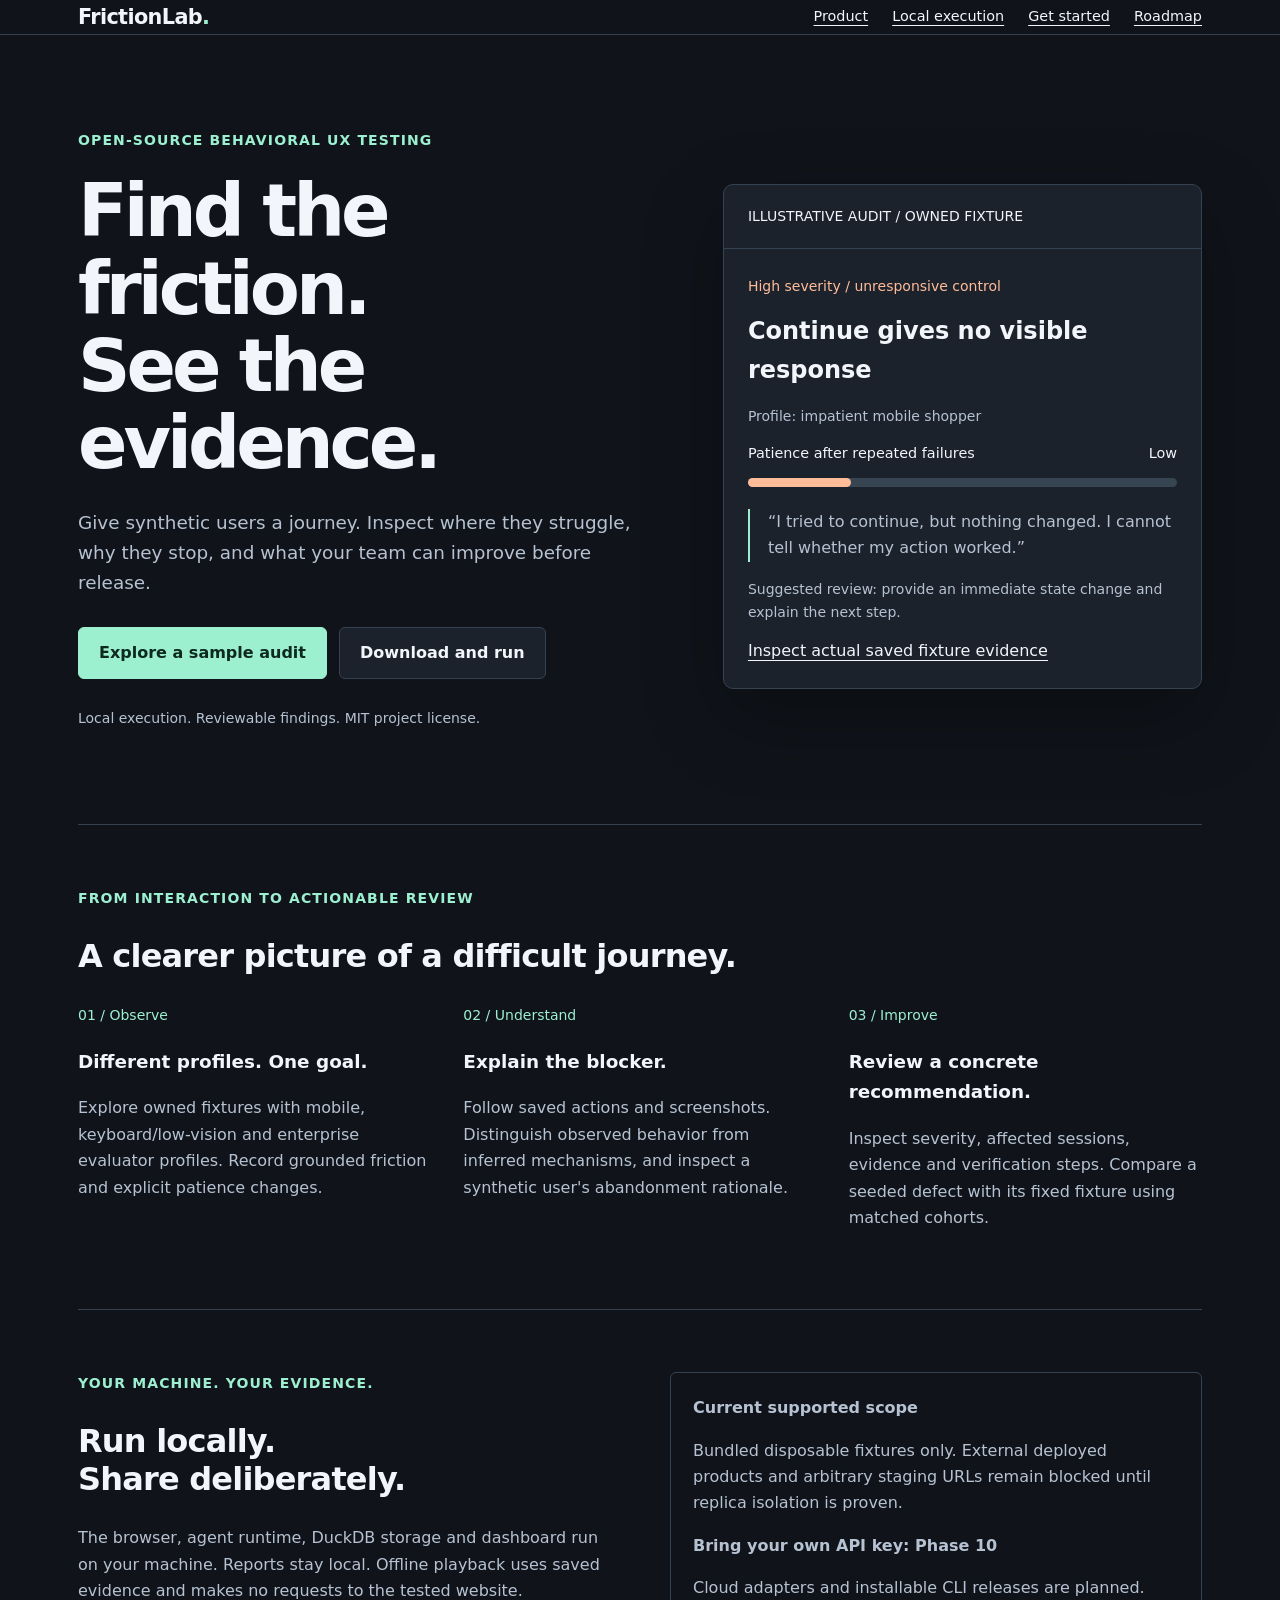
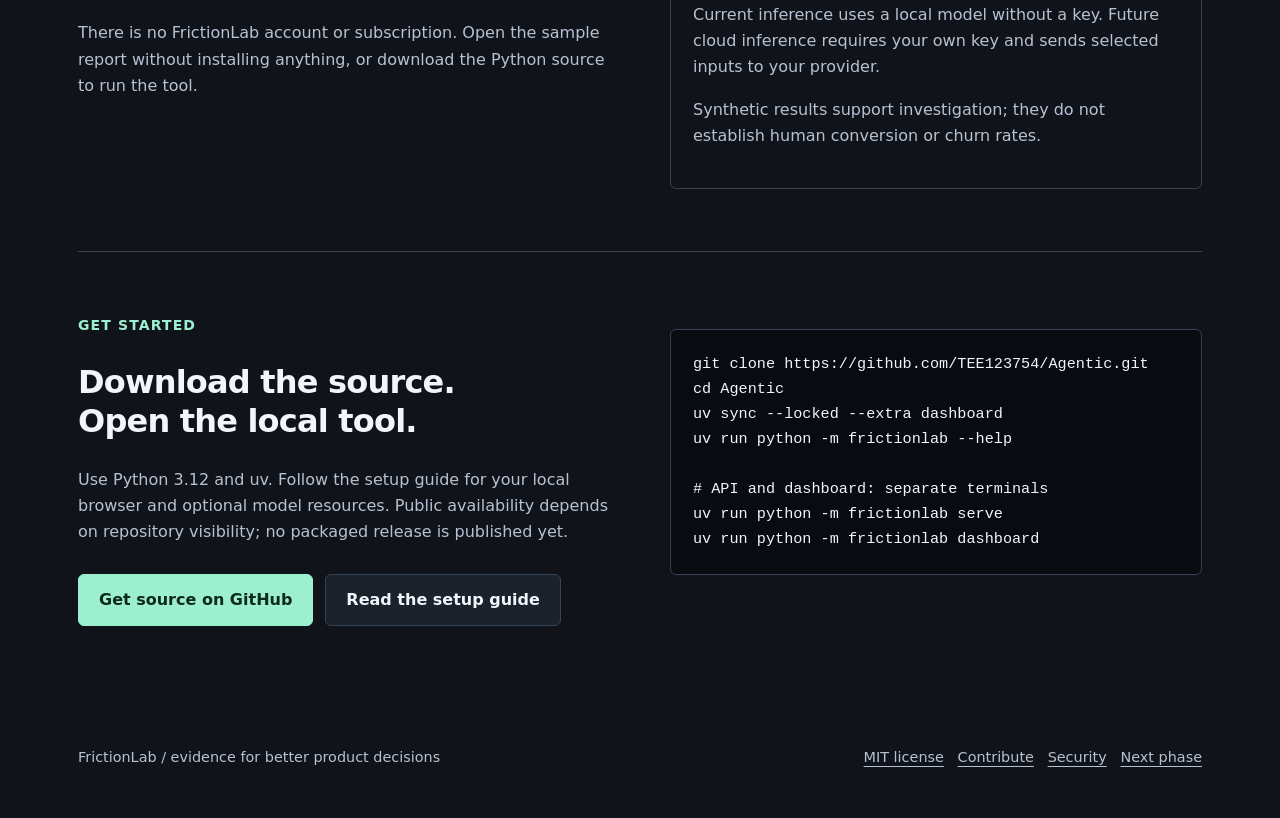
==== site/index.html @ 5d9980fd "Add offline audit sharing and open-source local product roadmap" ====
<!doctype html>
<html lang="en"><head><meta charset="utf-8"><meta name="viewport" content="width=device-width,initial-scale=1"><meta name="description" content="FrictionLab: open-source synthetic UX audits with local execution and evidence you can review."><title>FrictionLab | Find friction before release</title>
<style>
:root{color-scheme:dark;--bg:#10141a;--panel:#1b222c;--ink:#f2f5fa;--muted:#b6c2d2;--line:#354252;--accent:#9cf0d0}*{box-sizing:border-box}html{scroll-behavior:smooth}body{margin:0;background:var(--bg);color:var(--ink);font:1rem/1.65 system-ui,sans-serif}a{color:inherit;text-underline-offset:4px}a:focus-visible{outline:3px solid var(--accent);outline-offset:5px}.wrap{max-width:1180px;margin:auto;padding:0 28px}header{border-bottom:1px solid var(--line)}nav{display:flex;align-items:center;justify-content:space-between;gap:24px;flex-wrap:wrap;padding:24px 0}.brand{font-size:1.3rem;font-weight:750;text-decoration:none;letter-spacing:-.03em}.links{display:flex;gap:24px;flex-wrap:wrap;font-size:.9rem}.hero{display:grid;grid-template-columns:1.2fr 1fr;gap:70px;padding:94px 0 80px;align-items:center}.eyebrow{font-size:.875rem;font-weight:650;color:var(--accent);letter-spacing:.08em;text-transform:uppercase}h1{font-size:clamp(2.8rem,5.7vw,4.8rem);line-height:1.06;letter-spacing:-.055em;margin:20px 0 26px}h2{font-size:2rem;line-height:1.2;letter-spacing:-.025em}h3{font-size:1.15rem}.lead{font-size:1.15rem;color:var(--muted);max-width:590px}.actions{display:flex;flex-wrap:wrap;gap:12px;margin:28px 0}.button{display:inline-block;padding:12px 20px;border:1px solid var(--line);border-radius:6px;font-weight:650;text-decoration:none;background:var(--panel)}.primary{background:var(--accent);color:#0e2920;border-color:var(--accent)}.caption{font-size:.875rem;color:var(--muted)}.audit{background:var(--panel);border:1px solid var(--line);border-radius:10px;overflow:hidden;box-shadow:0 28px 80px #0005}.audit-head{padding:20px 24px;border-bottom:1px solid var(--line);font-size:.875rem}.audit-body{padding:24px}.tag{color:#ffbc99;font-size:.875rem}.audit h3{font-size:1.5rem;margin:12px 0}.meter{height:9px;background:#374552;border-radius:8px;margin:12px 0 22px}.meter span{display:block;width:24%;height:100%;background:#ffbc99;border-radius:8px}.evidence{border-left:2px solid var(--accent);padding-left:18px;color:var(--muted)}.row{display:flex;justify-content:space-between;gap:16px;font-size:.9rem}.section{border-top:1px solid var(--line);padding:62px 0}.grid{display:grid;grid-template-columns:repeat(3,1fr);gap:32px}.grid p,.two p{color:var(--muted)}.number{font-size:.875rem;color:var(--accent)}.two{display:grid;grid-template-columns:1fr 1fr;gap:60px}.notice{border:1px solid var(--line);padding:22px;border-radius:6px;color:var(--muted)}pre{padding:22px;background:#080c11;border:1px solid var(--line);border-radius:6px;overflow:auto;font-size:.95rem}code{font-family:ui-monospace,monospace}footer{padding:30px 0 48px;color:var(--muted);font-size:.9rem}footer .wrap{display:flex;justify-content:space-between;gap:20px;flex-wrap:wrap}@media(max-width:800px){.hero,.two{grid-template-columns:1fr;gap:34px}.hero{padding:52px 0}.grid{grid-template-columns:1fr;gap:12px}.wrap{padding:0 20px}.links{gap:16px}h1{font-size:3rem}.section{padding:42px 0}}@media(prefers-reduced-motion:reduce){html{scroll-behavior:auto}}
</style></head><body><header><nav class="wrap" aria-label="Main navigation"><a class="brand" href="#">FrictionLab<span style="color:var(--accent)">.</span></a><div class="links"><a href="#product">Product</a><a href="#local">Local execution</a><a href="#start">Get started</a><a href="../IMPLEMENTATION_PLAN.md">Roadmap</a></div></nav></header>
<main class="wrap"><section class="hero"><div><div class="eyebrow">Open-source behavioral UX testing</div><h1>Find the friction.<br>See the evidence.</h1><p class="lead">Give synthetic users a journey. Inspect where they struggle, why they stop, and what your team can improve before release.</p><div class="actions"><a class="button primary" href="../examples/phase9-static/index.html">Explore a sample audit</a><a class="button" href="#start">Download and run</a></div><p class="caption">Local execution. Reviewable findings. MIT project license.</p></div><div class="audit" aria-label="Illustrative synthetic finding"><div class="audit-head">ILLUSTRATIVE AUDIT / OWNED FIXTURE</div><div class="audit-body"><span class="tag">High severity / unresponsive control</span><h3>Continue gives no visible response</h3><p class="caption">Profile: impatient mobile shopper</p><div class="row"><span>Patience after repeated failures</span><span>Low</span></div><div class="meter" aria-hidden="true"><span></span></div><p class="evidence">“I tried to continue, but nothing changed. I cannot tell whether my action worked.”</p><p class="caption">Suggested review: provide an immediate state change and explain the next step.</p><a href="../examples/phase9-static/index.html">Inspect actual saved fixture evidence</a></div></div></section>
<section class="section" id="product"><div class="eyebrow">From interaction to actionable review</div><h2>A clearer picture of a difficult journey.</h2><div class="grid"><article><span class="number">01 / Observe</span><h3>Different profiles. One goal.</h3><p>Explore owned fixtures with mobile, keyboard/low-vision and enterprise evaluator profiles. Record grounded friction and explicit patience changes.</p></article><article><span class="number">02 / Understand</span><h3>Explain the blocker.</h3><p>Follow saved actions and screenshots. Distinguish observed behavior from inferred mechanisms, and inspect a synthetic user's abandonment rationale.</p></article><article><span class="number">03 / Improve</span><h3>Review a concrete recommendation.</h3><p>Inspect severity, affected sessions, evidence and verification steps. Compare a seeded defect with its fixed fixture using matched cohorts.</p></article></div></section>
<section class="section two" id="local"><div><div class="eyebrow">Your machine. Your evidence.</div><h2>Run locally.<br>Share deliberately.</h2><p>The browser, agent runtime, DuckDB storage and dashboard run on your machine. Reports stay local. Offline playback uses saved evidence and makes no requests to the tested website.</p><p>There is no FrictionLab account or subscription. Open the sample report without installing anything, or download the Python source to run the tool.</p></div><div><div class="notice"><strong>Current supported scope</strong><p>Bundled disposable fixtures only. External deployed products and arbitrary staging URLs remain blocked until replica isolation is proven.</p><strong>Bring your own API key: Phase 10</strong><p>Cloud adapters and installable CLI releases are planned. Current inference uses a local model without a key. Future cloud inference requires your own key and sends selected inputs to your provider.</p><p>Synthetic results support investigation; they do not establish human conversion or churn rates.</p></div></div></section>
<section class="section" id="start"><div class="two"><div><div class="eyebrow">Get started</div><h2>Download the source.<br>Open the local tool.</h2><p>Use Python 3.12 and uv. Follow the setup guide for your local browser and optional model resources. Public availability depends on repository visibility; no packaged release is published yet.</p><div class="actions"><a class="button primary" href="https://github.com/TEE123754/Agentic">Get source on GitHub</a><a class="button" href="../README.md">Read the setup guide</a></div></div><div><pre><code>git clone https://github.com/TEE123754/Agentic.git
cd Agentic
uv sync --locked --extra dashboard
uv run python -m frictionlab --help

# API and dashboard: separate terminals
uv run python -m frictionlab serve
uv run python -m frictionlab dashboard</code></pre></div></div></section></main><footer><div class="wrap"><span>FrictionLab / evidence for better product decisions</span><div><a href="../LICENSE">MIT license</a> &nbsp; <a href="../CONTRIBUTING.md">Contribute</a> &nbsp; <a href="../SECURITY.md">Security</a> &nbsp; <a href="../docs/phase10-local-product.md">Next phase</a></div></div></footer></body></html>
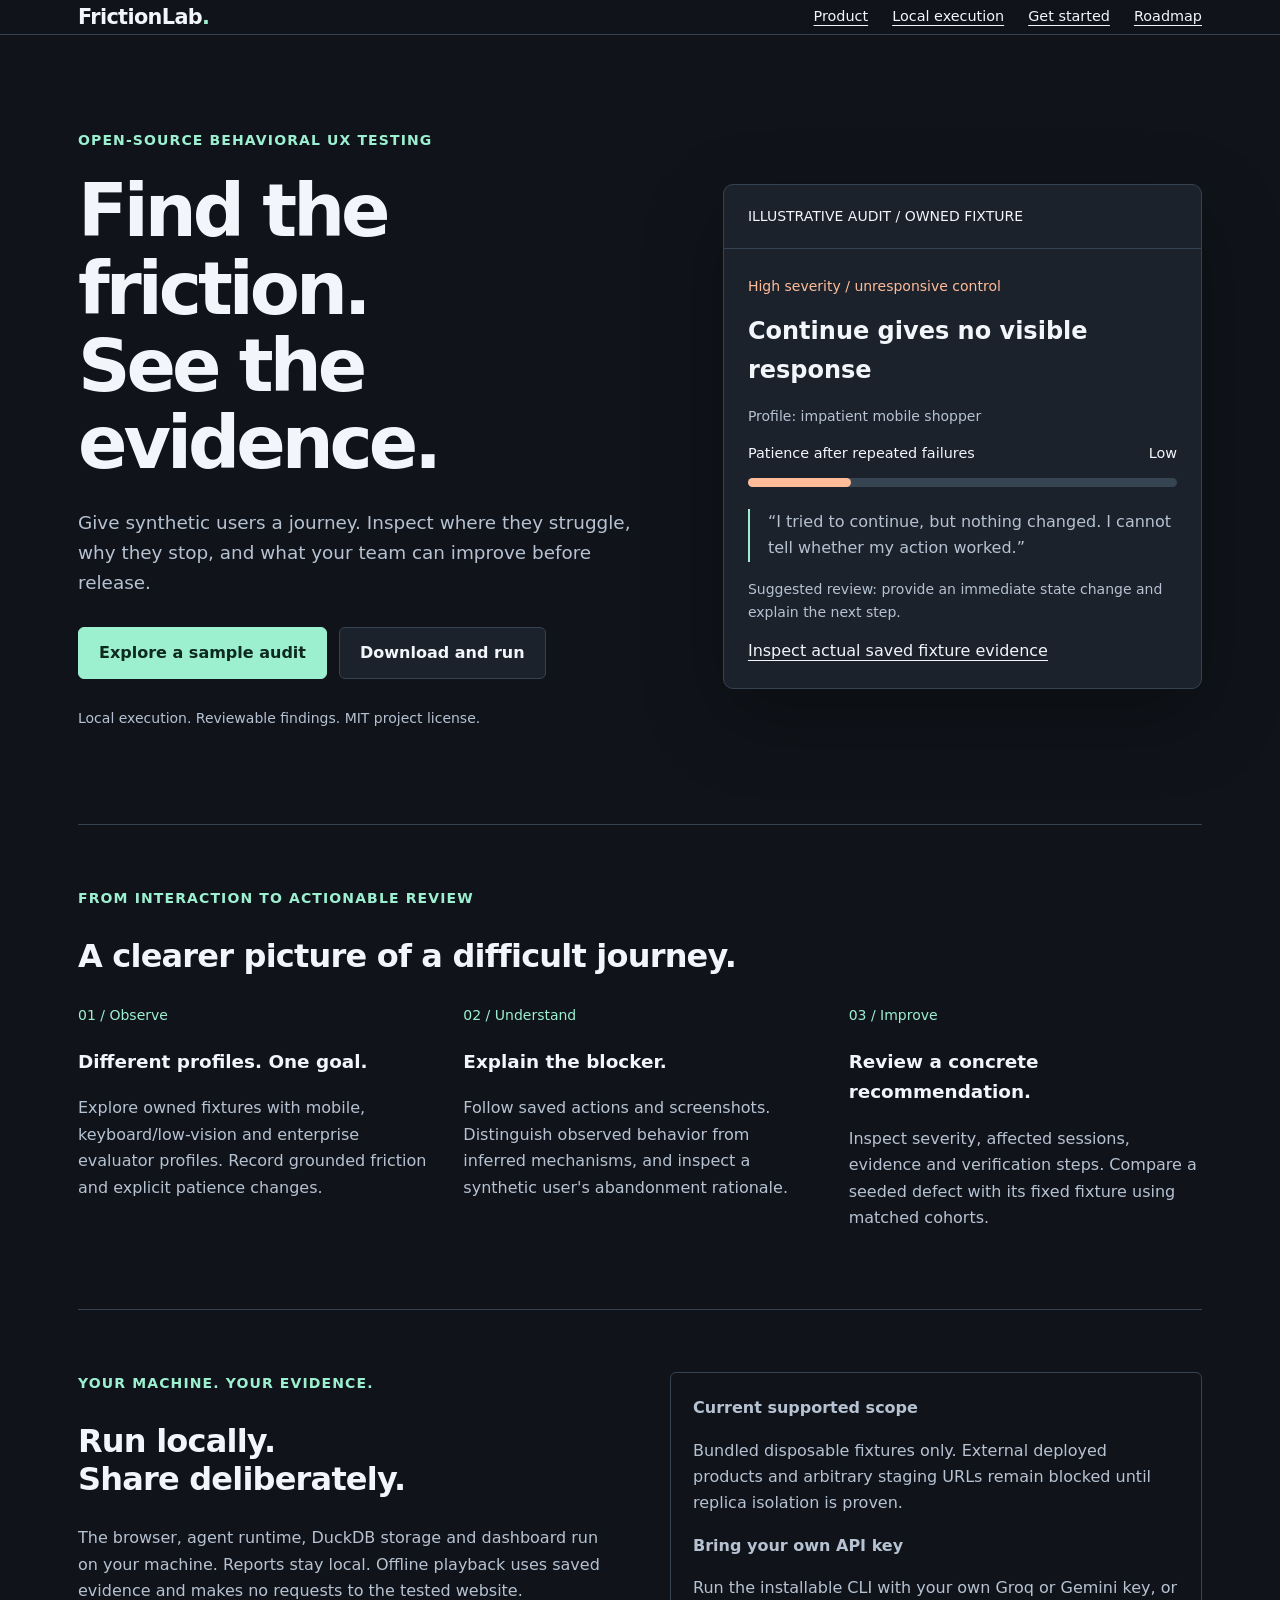
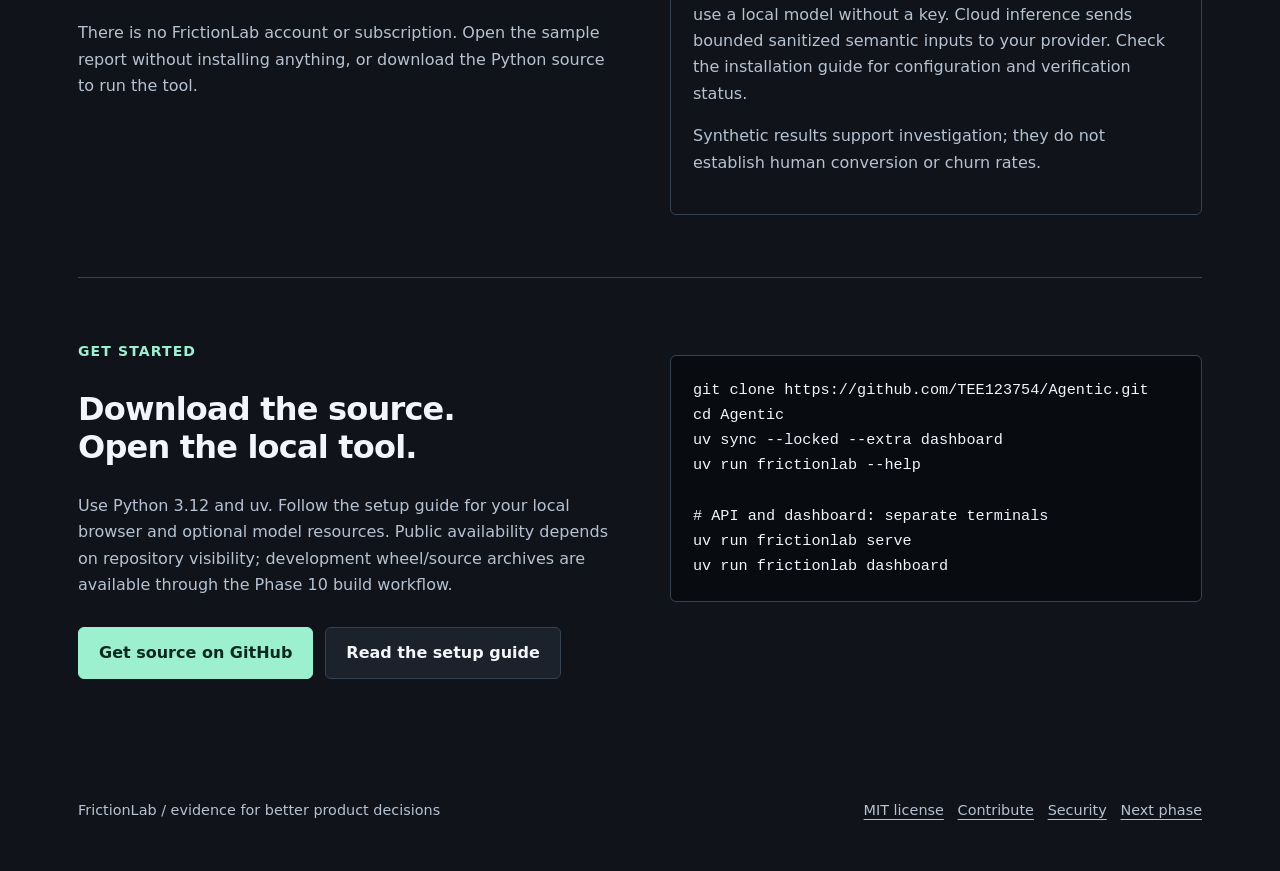
==== commit d50bd065: "Build local CLI distribution and bounded BYOK inference" ====
--- a/site/index.html
+++ b/site/index.html
@@ -1,16 +1,16 @@
 <!doctype html>
 <html lang="en"><head><meta charset="utf-8"><meta name="viewport" content="width=device-width,initial-scale=1"><meta name="description" content="FrictionLab: open-source synthetic UX audits with local execution and evidence you can review."><title>FrictionLab | Find friction before release</title>
 <style>
-:root{color-scheme:dark;--bg:#10141a;--panel:#1b222c;--ink:#f2f5fa;--muted:#b6c2d2;--line:#354252;--accent:#9cf0d0}*{box-sizing:border-box}html{scroll-behavior:smooth}body{margin:0;background:var(--bg);color:var(--ink);font:1rem/1.65 system-ui,sans-serif}a{color:inherit;text-underline-offset:4px}a:focus-visible{outline:3px solid var(--accent);outline-offset:5px}.wrap{max-width:1180px;margin:auto;padding:0 28px}header{border-bottom:1px solid var(--line)}nav{display:flex;align-items:center;justify-content:space-between;gap:24px;flex-wrap:wrap;padding:24px 0}.brand{font-size:1.3rem;font-weight:750;text-decoration:none;letter-spacing:-.03em}.links{display:flex;gap:24px;flex-wrap:wrap;font-size:.9rem}.hero{display:grid;grid-template-columns:1.2fr 1fr;gap:70px;padding:94px 0 80px;align-items:center}.eyebrow{font-size:.875rem;font-weight:650;color:var(--accent);letter-spacing:.08em;text-transform:uppercase}h1{font-size:clamp(2.8rem,5.7vw,4.8rem);line-height:1.06;letter-spacing:-.055em;margin:20px 0 26px}h2{font-size:2rem;line-height:1.2;letter-spacing:-.025em}h3{font-size:1.15rem}.lead{font-size:1.15rem;color:var(--muted);max-width:590px}.actions{display:flex;flex-wrap:wrap;gap:12px;margin:28px 0}.button{display:inline-block;padding:12px 20px;border:1px solid var(--line);border-radius:6px;font-weight:650;text-decoration:none;background:var(--panel)}.primary{background:var(--accent);color:#0e2920;border-color:var(--accent)}.caption{font-size:.875rem;color:var(--muted)}.audit{background:var(--panel);border:1px solid var(--line);border-radius:10px;overflow:hidden;box-shadow:0 28px 80px #0005}.audit-head{padding:20px 24px;border-bottom:1px solid var(--line);font-size:.875rem}.audit-body{padding:24px}.tag{color:#ffbc99;font-size:.875rem}.audit h3{font-size:1.5rem;margin:12px 0}.meter{height:9px;background:#374552;border-radius:8px;margin:12px 0 22px}.meter span{display:block;width:24%;height:100%;background:#ffbc99;border-radius:8px}.evidence{border-left:2px solid var(--accent);padding-left:18px;color:var(--muted)}.row{display:flex;justify-content:space-between;gap:16px;font-size:.9rem}.section{border-top:1px solid var(--line);padding:62px 0}.grid{display:grid;grid-template-columns:repeat(3,1fr);gap:32px}.grid p,.two p{color:var(--muted)}.number{font-size:.875rem;color:var(--accent)}.two{display:grid;grid-template-columns:1fr 1fr;gap:60px}.notice{border:1px solid var(--line);padding:22px;border-radius:6px;color:var(--muted)}pre{padding:22px;background:#080c11;border:1px solid var(--line);border-radius:6px;overflow:auto;font-size:.95rem}code{font-family:ui-monospace,monospace}footer{padding:30px 0 48px;color:var(--muted);font-size:.9rem}footer .wrap{display:flex;justify-content:space-between;gap:20px;flex-wrap:wrap}@media(max-width:800px){.hero,.two{grid-template-columns:1fr;gap:34px}.hero{padding:52px 0}.grid{grid-template-columns:1fr;gap:12px}.wrap{padding:0 20px}.links{gap:16px}h1{font-size:3rem}.section{padding:42px 0}}@media(prefers-reduced-motion:reduce){html{scroll-behavior:auto}}
+:root{color-scheme:dark;--bg:#10141a;--panel:#1b222c;--ink:#f2f5fa;--muted:#b6c2d2;--line:#354252;--accent:#9cf0d0}*{box-sizing:border-box}html{scroll-behavior:smooth}body{margin:0;background:var(--bg);color:var(--ink);font:1rem/1.65 system-ui,sans-serif}a{color:inherit;text-underline-offset:4px}a:focus-visible{outline:3px solid var(--accent);outline-offset:5px}.wrap{max-width:1180px;margin:auto;padding:0 28px}header{border-bottom:1px solid var(--line)}nav{display:flex;align-items:center;justify-content:space-between;gap:24px;flex-wrap:wrap;padding:24px 0}.brand{font-size:1.3rem;font-weight:750;text-decoration:none;letter-spacing:-.03em}.links{display:flex;gap:24px;flex-wrap:wrap;font-size:.9rem}.hero>*,.two>*{min-width:0}.hero{display:grid;grid-template-columns:1.2fr 1fr;gap:70px;padding:94px 0 80px;align-items:center}.eyebrow{font-size:.875rem;font-weight:650;color:var(--accent);letter-spacing:.08em;text-transform:uppercase}h1{font-size:clamp(2.8rem,5.7vw,4.8rem);line-height:1.06;letter-spacing:-.055em;margin:20px 0 26px}h2{font-size:2rem;line-height:1.2;letter-spacing:-.025em}h3{font-size:1.15rem}.lead{font-size:1.15rem;color:var(--muted);max-width:590px}.actions{display:flex;flex-wrap:wrap;gap:12px;margin:28px 0}.button{display:inline-block;padding:12px 20px;border:1px solid var(--line);border-radius:6px;font-weight:650;text-decoration:none;background:var(--panel)}.primary{background:var(--accent);color:#0e2920;border-color:var(--accent)}.caption{font-size:.875rem;color:var(--muted)}.audit{background:var(--panel);border:1px solid var(--line);border-radius:10px;overflow:hidden;box-shadow:0 28px 80px #0005}.audit-head{padding:20px 24px;border-bottom:1px solid var(--line);font-size:.875rem}.audit-body{padding:24px}.tag{color:#ffbc99;font-size:.875rem}.audit h3{font-size:1.5rem;margin:12px 0}.meter{height:9px;background:#374552;border-radius:8px;margin:12px 0 22px}.meter span{display:block;width:24%;height:100%;background:#ffbc99;border-radius:8px}.evidence{border-left:2px solid var(--accent);padding-left:18px;color:var(--muted)}.row{display:flex;justify-content:space-between;gap:16px;font-size:.9rem}.section{border-top:1px solid var(--line);padding:62px 0}.grid{display:grid;grid-template-columns:repeat(3,1fr);gap:32px}.grid p,.two p{color:var(--muted)}.number{font-size:.875rem;color:var(--accent)}.two{display:grid;grid-template-columns:1fr 1fr;gap:60px}.notice{border:1px solid var(--line);padding:22px;border-radius:6px;color:var(--muted)}pre{padding:22px;background:#080c11;border:1px solid var(--line);border-radius:6px;overflow:auto;font-size:.95rem}code{font-family:ui-monospace,monospace}footer{padding:30px 0 48px;color:var(--muted);font-size:.9rem}footer .wrap{display:flex;justify-content:space-between;gap:20px;flex-wrap:wrap}@media(max-width:800px){.hero,.two{grid-template-columns:1fr;gap:34px}.hero{padding:52px 0}.grid{grid-template-columns:1fr;gap:12px}.wrap{padding:0 20px}.links{gap:16px}h1{font-size:3rem}.section{padding:42px 0}}@media(prefers-reduced-motion:reduce){html{scroll-behavior:auto}}
 </style></head><body><header><nav class="wrap" aria-label="Main navigation"><a class="brand" href="#">FrictionLab<span style="color:var(--accent)">.</span></a><div class="links"><a href="#product">Product</a><a href="#local">Local execution</a><a href="#start">Get started</a><a href="../IMPLEMENTATION_PLAN.md">Roadmap</a></div></nav></header>
 <main class="wrap"><section class="hero"><div><div class="eyebrow">Open-source behavioral UX testing</div><h1>Find the friction.<br>See the evidence.</h1><p class="lead">Give synthetic users a journey. Inspect where they struggle, why they stop, and what your team can improve before release.</p><div class="actions"><a class="button primary" href="../examples/phase9-static/index.html">Explore a sample audit</a><a class="button" href="#start">Download and run</a></div><p class="caption">Local execution. Reviewable findings. MIT project license.</p></div><div class="audit" aria-label="Illustrative synthetic finding"><div class="audit-head">ILLUSTRATIVE AUDIT / OWNED FIXTURE</div><div class="audit-body"><span class="tag">High severity / unresponsive control</span><h3>Continue gives no visible response</h3><p class="caption">Profile: impatient mobile shopper</p><div class="row"><span>Patience after repeated failures</span><span>Low</span></div><div class="meter" aria-hidden="true"><span></span></div><p class="evidence">“I tried to continue, but nothing changed. I cannot tell whether my action worked.”</p><p class="caption">Suggested review: provide an immediate state change and explain the next step.</p><a href="../examples/phase9-static/index.html">Inspect actual saved fixture evidence</a></div></div></section>
 <section class="section" id="product"><div class="eyebrow">From interaction to actionable review</div><h2>A clearer picture of a difficult journey.</h2><div class="grid"><article><span class="number">01 / Observe</span><h3>Different profiles. One goal.</h3><p>Explore owned fixtures with mobile, keyboard/low-vision and enterprise evaluator profiles. Record grounded friction and explicit patience changes.</p></article><article><span class="number">02 / Understand</span><h3>Explain the blocker.</h3><p>Follow saved actions and screenshots. Distinguish observed behavior from inferred mechanisms, and inspect a synthetic user's abandonment rationale.</p></article><article><span class="number">03 / Improve</span><h3>Review a concrete recommendation.</h3><p>Inspect severity, affected sessions, evidence and verification steps. Compare a seeded defect with its fixed fixture using matched cohorts.</p></article></div></section>
-<section class="section two" id="local"><div><div class="eyebrow">Your machine. Your evidence.</div><h2>Run locally.<br>Share deliberately.</h2><p>The browser, agent runtime, DuckDB storage and dashboard run on your machine. Reports stay local. Offline playback uses saved evidence and makes no requests to the tested website.</p><p>There is no FrictionLab account or subscription. Open the sample report without installing anything, or download the Python source to run the tool.</p></div><div><div class="notice"><strong>Current supported scope</strong><p>Bundled disposable fixtures only. External deployed products and arbitrary staging URLs remain blocked until replica isolation is proven.</p><strong>Bring your own API key: Phase 10</strong><p>Cloud adapters and installable CLI releases are planned. Current inference uses a local model without a key. Future cloud inference requires your own key and sends selected inputs to your provider.</p><p>Synthetic results support investigation; they do not establish human conversion or churn rates.</p></div></div></section>
-<section class="section" id="start"><div class="two"><div><div class="eyebrow">Get started</div><h2>Download the source.<br>Open the local tool.</h2><p>Use Python 3.12 and uv. Follow the setup guide for your local browser and optional model resources. Public availability depends on repository visibility; no packaged release is published yet.</p><div class="actions"><a class="button primary" href="https://github.com/TEE123754/Agentic">Get source on GitHub</a><a class="button" href="../README.md">Read the setup guide</a></div></div><div><pre><code>git clone https://github.com/TEE123754/Agentic.git
+<section class="section two" id="local"><div><div class="eyebrow">Your machine. Your evidence.</div><h2>Run locally.<br>Share deliberately.</h2><p>The browser, agent runtime, DuckDB storage and dashboard run on your machine. Reports stay local. Offline playback uses saved evidence and makes no requests to the tested website.</p><p>There is no FrictionLab account or subscription. Open the sample report without installing anything, or download the Python source to run the tool.</p></div><div><div class="notice"><strong>Current supported scope</strong><p>Bundled disposable fixtures only. External deployed products and arbitrary staging URLs remain blocked until replica isolation is proven.</p><strong>Bring your own API key</strong><p>Run the installable CLI with your own Groq or Gemini key, or use a local model without a key. Cloud inference sends bounded sanitized semantic inputs to your provider. Check the installation guide for configuration and verification status.</p><p>Synthetic results support investigation; they do not establish human conversion or churn rates.</p></div></div></section>
+<section class="section" id="start"><div class="two"><div><div class="eyebrow">Get started</div><h2>Download the source.<br>Open the local tool.</h2><p>Use Python 3.12 and uv. Follow the setup guide for your local browser and optional model resources. Public availability depends on repository visibility; development wheel/source archives are available through the Phase 10 build workflow.</p><div class="actions"><a class="button primary" href="https://github.com/TEE123754/Agentic">Get source on GitHub</a><a class="button" href="../docs/phase10-installation.md">Read the setup guide</a></div></div><div><pre><code>git clone https://github.com/TEE123754/Agentic.git
 cd Agentic
 uv sync --locked --extra dashboard
-uv run python -m frictionlab --help
+uv run frictionlab --help
 
 # API and dashboard: separate terminals
-uv run python -m frictionlab serve
-uv run python -m frictionlab dashboard</code></pre></div></div></section></main><footer><div class="wrap"><span>FrictionLab / evidence for better product decisions</span><div><a href="../LICENSE">MIT license</a> &nbsp; <a href="../CONTRIBUTING.md">Contribute</a> &nbsp; <a href="../SECURITY.md">Security</a> &nbsp; <a href="../docs/phase10-local-product.md">Next phase</a></div></div></footer></body></html>
+uv run frictionlab serve
+uv run frictionlab dashboard</code></pre></div></div></section></main><footer><div class="wrap"><span>FrictionLab / evidence for better product decisions</span><div><a href="../LICENSE">MIT license</a> &nbsp; <a href="../CONTRIBUTING.md">Contribute</a> &nbsp; <a href="../SECURITY.md">Security</a> &nbsp; <a href="../docs/phase10-local-product.md">Next phase</a></div></div></footer></body></html>
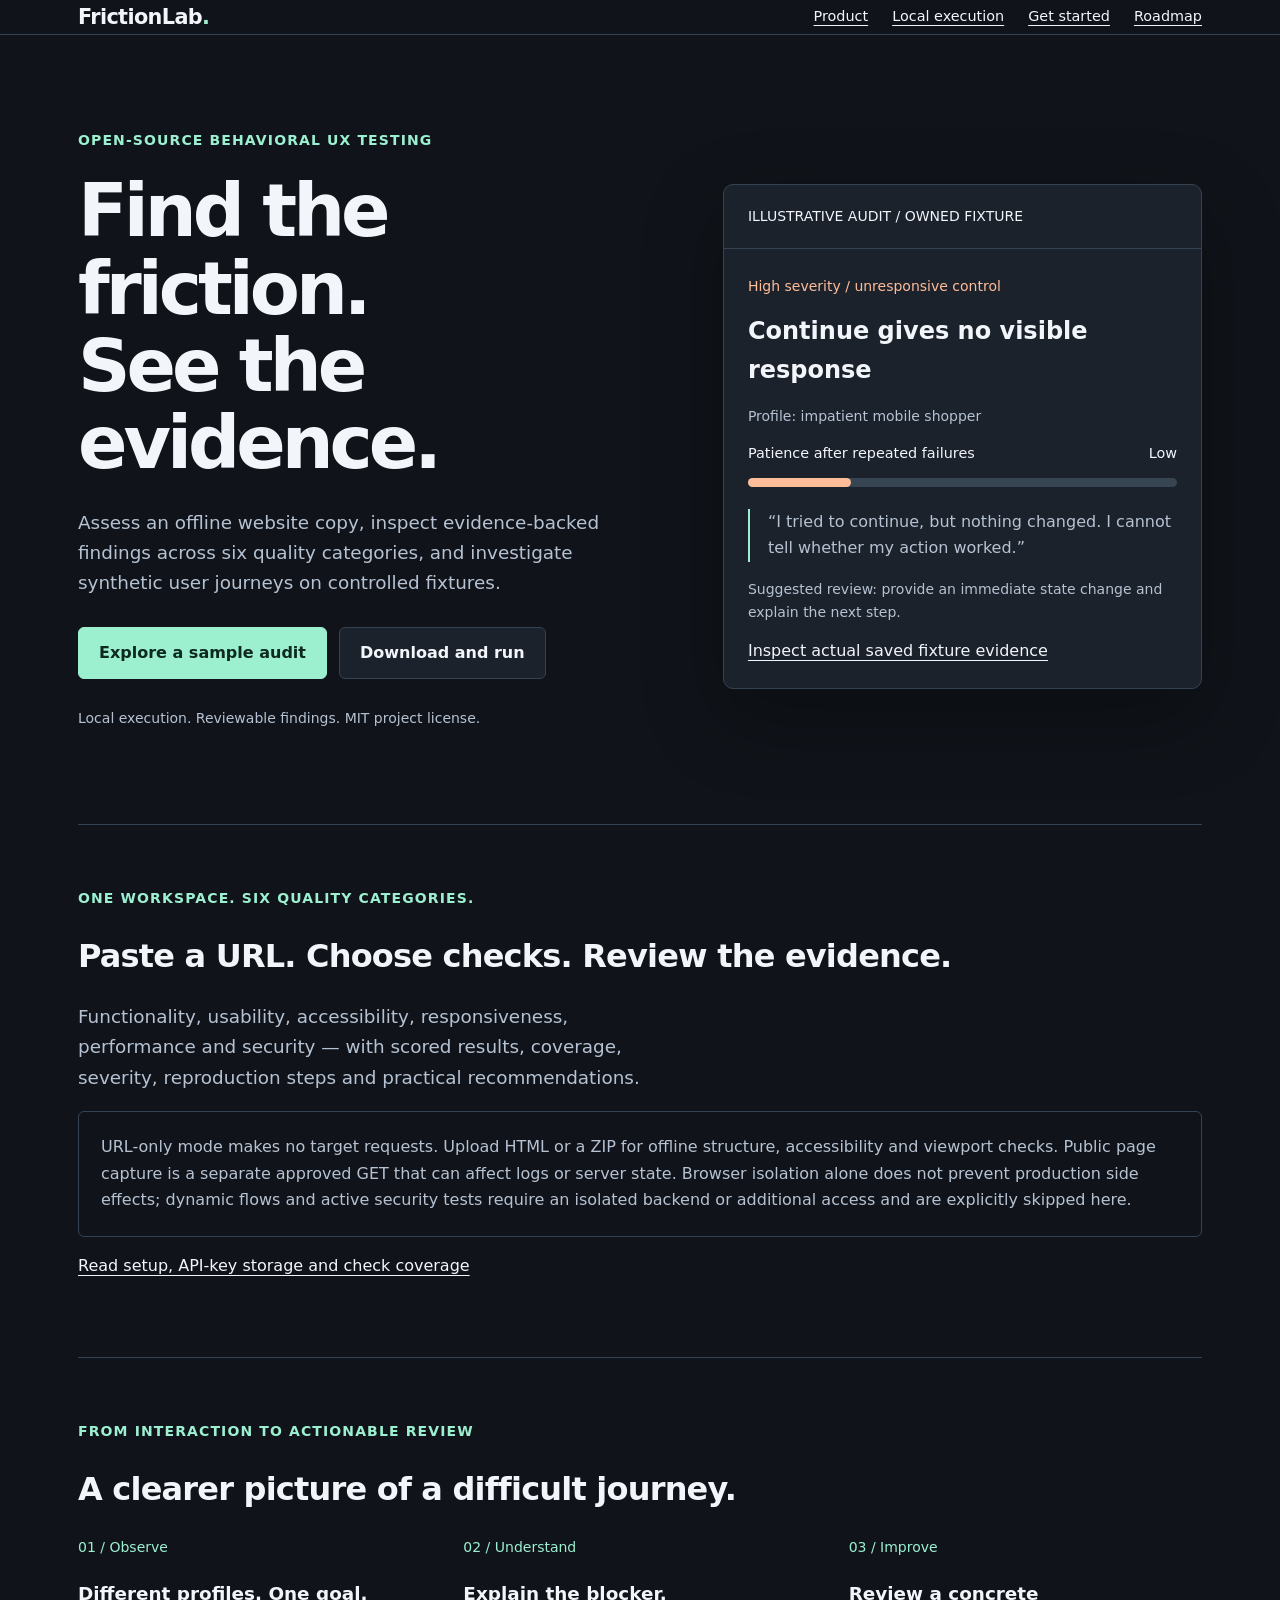
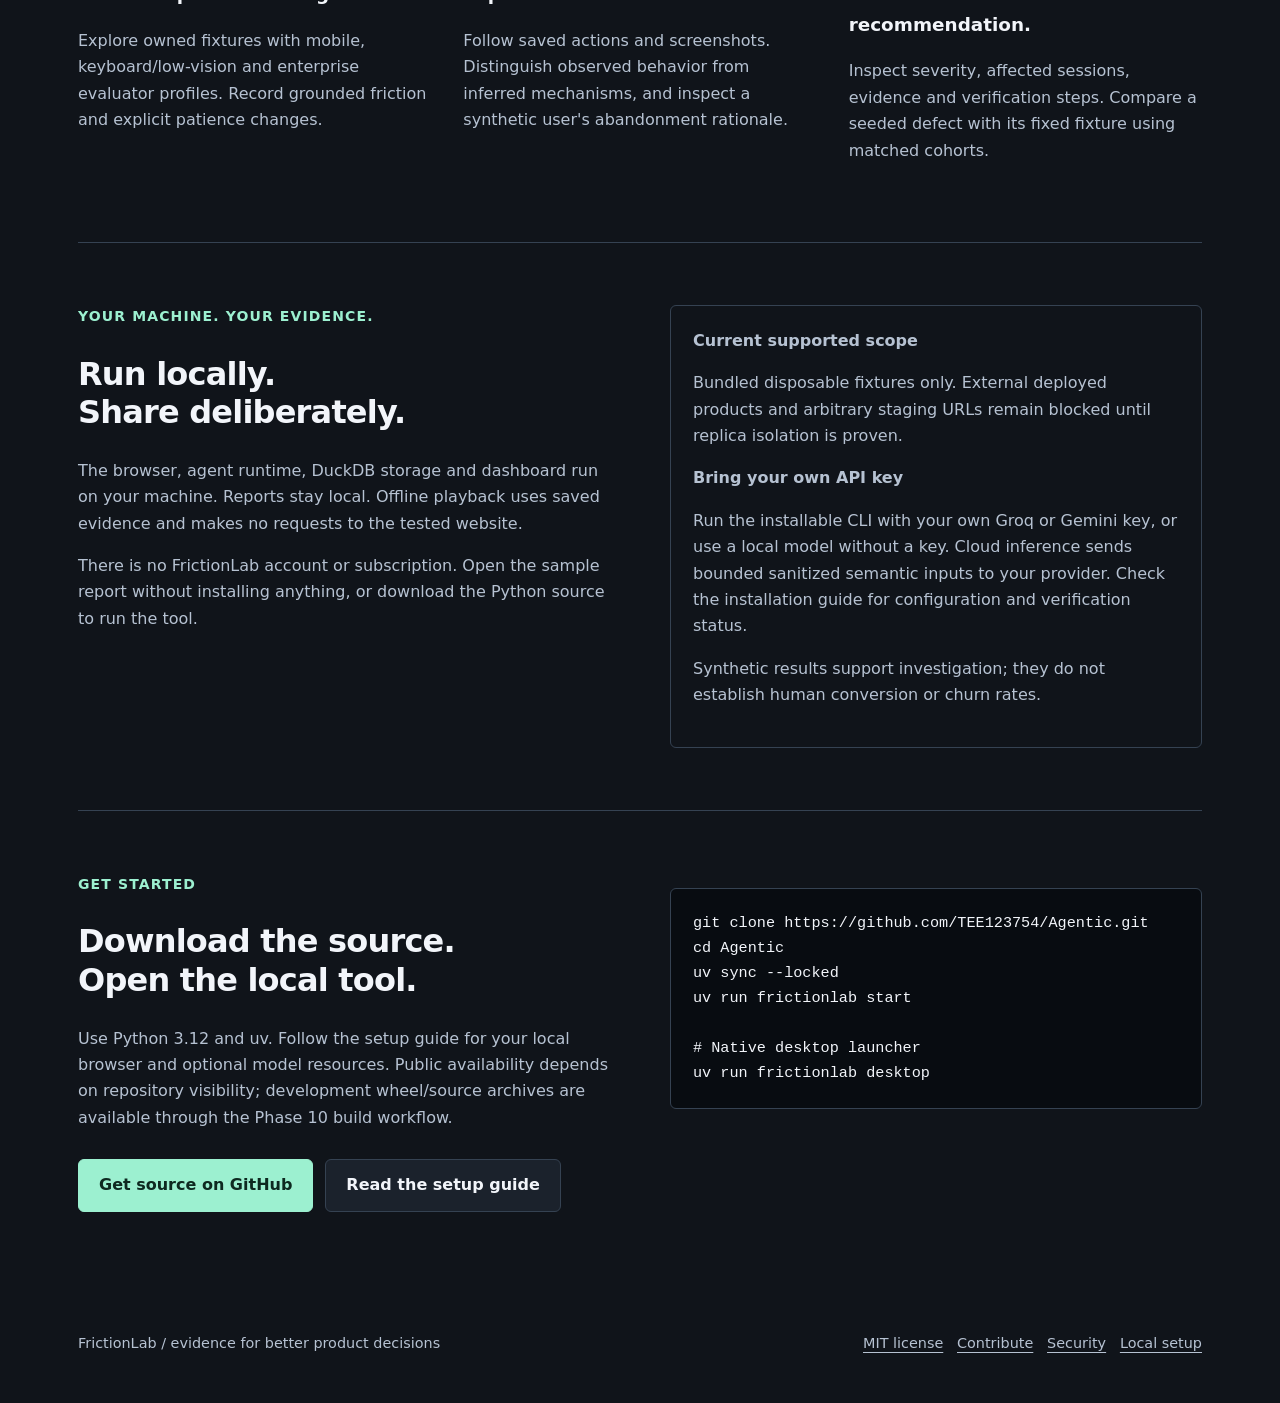
==== commit f12efff0: "Bound trusted accessibility callbacks while keeping uploaded scripts blocked" ====
--- a/site/index.html
+++ b/site/index.html
@@ -3,14 +3,13 @@
 <style>
 :root{color-scheme:dark;--bg:#10141a;--panel:#1b222c;--ink:#f2f5fa;--muted:#b6c2d2;--line:#354252;--accent:#9cf0d0}*{box-sizing:border-box}html{scroll-behavior:smooth}body{margin:0;background:var(--bg);color:var(--ink);font:1rem/1.65 system-ui,sans-serif}a{color:inherit;text-underline-offset:4px}a:focus-visible{outline:3px solid var(--accent);outline-offset:5px}.wrap{max-width:1180px;margin:auto;padding:0 28px}header{border-bottom:1px solid var(--line)}nav{display:flex;align-items:center;justify-content:space-between;gap:24px;flex-wrap:wrap;padding:24px 0}.brand{font-size:1.3rem;font-weight:750;text-decoration:none;letter-spacing:-.03em}.links{display:flex;gap:24px;flex-wrap:wrap;font-size:.9rem}.hero>*,.two>*{min-width:0}.hero{display:grid;grid-template-columns:1.2fr 1fr;gap:70px;padding:94px 0 80px;align-items:center}.eyebrow{font-size:.875rem;font-weight:650;color:var(--accent);letter-spacing:.08em;text-transform:uppercase}h1{font-size:clamp(2.8rem,5.7vw,4.8rem);line-height:1.06;letter-spacing:-.055em;margin:20px 0 26px}h2{font-size:2rem;line-height:1.2;letter-spacing:-.025em}h3{font-size:1.15rem}.lead{font-size:1.15rem;color:var(--muted);max-width:590px}.actions{display:flex;flex-wrap:wrap;gap:12px;margin:28px 0}.button{display:inline-block;padding:12px 20px;border:1px solid var(--line);border-radius:6px;font-weight:650;text-decoration:none;background:var(--panel)}.primary{background:var(--accent);color:#0e2920;border-color:var(--accent)}.caption{font-size:.875rem;color:var(--muted)}.audit{background:var(--panel);border:1px solid var(--line);border-radius:10px;overflow:hidden;box-shadow:0 28px 80px #0005}.audit-head{padding:20px 24px;border-bottom:1px solid var(--line);font-size:.875rem}.audit-body{padding:24px}.tag{color:#ffbc99;font-size:.875rem}.audit h3{font-size:1.5rem;margin:12px 0}.meter{height:9px;background:#374552;border-radius:8px;margin:12px 0 22px}.meter span{display:block;width:24%;height:100%;background:#ffbc99;border-radius:8px}.evidence{border-left:2px solid var(--accent);padding-left:18px;color:var(--muted)}.row{display:flex;justify-content:space-between;gap:16px;font-size:.9rem}.section{border-top:1px solid var(--line);padding:62px 0}.grid{display:grid;grid-template-columns:repeat(3,1fr);gap:32px}.grid p,.two p{color:var(--muted)}.number{font-size:.875rem;color:var(--accent)}.two{display:grid;grid-template-columns:1fr 1fr;gap:60px}.notice{border:1px solid var(--line);padding:22px;border-radius:6px;color:var(--muted)}pre{padding:22px;background:#080c11;border:1px solid var(--line);border-radius:6px;overflow:auto;font-size:.95rem}code{font-family:ui-monospace,monospace}footer{padding:30px 0 48px;color:var(--muted);font-size:.9rem}footer .wrap{display:flex;justify-content:space-between;gap:20px;flex-wrap:wrap}@media(max-width:800px){.hero,.two{grid-template-columns:1fr;gap:34px}.hero{padding:52px 0}.grid{grid-template-columns:1fr;gap:12px}.wrap{padding:0 20px}.links{gap:16px}h1{font-size:3rem}.section{padding:42px 0}}@media(prefers-reduced-motion:reduce){html{scroll-behavior:auto}}
 </style></head><body><header><nav class="wrap" aria-label="Main navigation"><a class="brand" href="#">FrictionLab<span style="color:var(--accent)">.</span></a><div class="links"><a href="#product">Product</a><a href="#local">Local execution</a><a href="#start">Get started</a><a href="../IMPLEMENTATION_PLAN.md">Roadmap</a></div></nav></header>
-<main class="wrap"><section class="hero"><div><div class="eyebrow">Open-source behavioral UX testing</div><h1>Find the friction.<br>See the evidence.</h1><p class="lead">Give synthetic users a journey. Inspect where they struggle, why they stop, and what your team can improve before release.</p><div class="actions"><a class="button primary" href="../examples/phase9-static/index.html">Explore a sample audit</a><a class="button" href="#start">Download and run</a></div><p class="caption">Local execution. Reviewable findings. MIT project license.</p></div><div class="audit" aria-label="Illustrative synthetic finding"><div class="audit-head">ILLUSTRATIVE AUDIT / OWNED FIXTURE</div><div class="audit-body"><span class="tag">High severity / unresponsive control</span><h3>Continue gives no visible response</h3><p class="caption">Profile: impatient mobile shopper</p><div class="row"><span>Patience after repeated failures</span><span>Low</span></div><div class="meter" aria-hidden="true"><span></span></div><p class="evidence">“I tried to continue, but nothing changed. I cannot tell whether my action worked.”</p><p class="caption">Suggested review: provide an immediate state change and explain the next step.</p><a href="../examples/phase9-static/index.html">Inspect actual saved fixture evidence</a></div></div></section>
-<section class="section" id="product"><div class="eyebrow">From interaction to actionable review</div><h2>A clearer picture of a difficult journey.</h2><div class="grid"><article><span class="number">01 / Observe</span><h3>Different profiles. One goal.</h3><p>Explore owned fixtures with mobile, keyboard/low-vision and enterprise evaluator profiles. Record grounded friction and explicit patience changes.</p></article><article><span class="number">02 / Understand</span><h3>Explain the blocker.</h3><p>Follow saved actions and screenshots. Distinguish observed behavior from inferred mechanisms, and inspect a synthetic user's abandonment rationale.</p></article><article><span class="number">03 / Improve</span><h3>Review a concrete recommendation.</h3><p>Inspect severity, affected sessions, evidence and verification steps. Compare a seeded defect with its fixed fixture using matched cohorts.</p></article></div></section>
+<main class="wrap"><section class="hero"><div><div class="eyebrow">Open-source behavioral UX testing</div><h1>Find the friction.<br>See the evidence.</h1><p class="lead">Assess an offline website copy, inspect evidence-backed findings across six quality categories, and investigate synthetic user journeys on controlled fixtures.</p><div class="actions"><a class="button primary" href="../examples/phase9-static/index.html">Explore a sample audit</a><a class="button" href="#start">Download and run</a></div><p class="caption">Local execution. Reviewable findings. MIT project license.</p></div><div class="audit" aria-label="Illustrative synthetic finding"><div class="audit-head">ILLUSTRATIVE AUDIT / OWNED FIXTURE</div><div class="audit-body"><span class="tag">High severity / unresponsive control</span><h3>Continue gives no visible response</h3><p class="caption">Profile: impatient mobile shopper</p><div class="row"><span>Patience after repeated failures</span><span>Low</span></div><div class="meter" aria-hidden="true"><span></span></div><p class="evidence">“I tried to continue, but nothing changed. I cannot tell whether my action worked.”</p><p class="caption">Suggested review: provide an immediate state change and explain the next step.</p><a href="../examples/phase9-static/index.html">Inspect actual saved fixture evidence</a></div></div></section>
+<section class="section"><div class="eyebrow">One workspace. Six quality categories.</div><h2>Paste a URL. Choose checks. Review the evidence.</h2><p class="lead">Functionality, usability, accessibility, responsiveness, performance and security — with scored results, coverage, severity, reproduction steps and practical recommendations.</p><div class="notice">URL-only mode makes no target requests. Upload HTML or a ZIP for offline structure, accessibility and viewport checks. Public page capture is a separate approved GET that can affect logs or server state. Browser isolation alone does not prevent production side effects; dynamic flows and active security tests require an isolated backend or additional access and are explicitly skipped here.</div><p><a href="../docs/local-assessment.md">Read setup, API-key storage and check coverage</a></p></section><section class="section" id="product"><div class="eyebrow">From interaction to actionable review</div><h2>A clearer picture of a difficult journey.</h2><div class="grid"><article><span class="number">01 / Observe</span><h3>Different profiles. One goal.</h3><p>Explore owned fixtures with mobile, keyboard/low-vision and enterprise evaluator profiles. Record grounded friction and explicit patience changes.</p></article><article><span class="number">02 / Understand</span><h3>Explain the blocker.</h3><p>Follow saved actions and screenshots. Distinguish observed behavior from inferred mechanisms, and inspect a synthetic user's abandonment rationale.</p></article><article><span class="number">03 / Improve</span><h3>Review a concrete recommendation.</h3><p>Inspect severity, affected sessions, evidence and verification steps. Compare a seeded defect with its fixed fixture using matched cohorts.</p></article></div></section>
 <section class="section two" id="local"><div><div class="eyebrow">Your machine. Your evidence.</div><h2>Run locally.<br>Share deliberately.</h2><p>The browser, agent runtime, DuckDB storage and dashboard run on your machine. Reports stay local. Offline playback uses saved evidence and makes no requests to the tested website.</p><p>There is no FrictionLab account or subscription. Open the sample report without installing anything, or download the Python source to run the tool.</p></div><div><div class="notice"><strong>Current supported scope</strong><p>Bundled disposable fixtures only. External deployed products and arbitrary staging URLs remain blocked until replica isolation is proven.</p><strong>Bring your own API key</strong><p>Run the installable CLI with your own Groq or Gemini key, or use a local model without a key. Cloud inference sends bounded sanitized semantic inputs to your provider. Check the installation guide for configuration and verification status.</p><p>Synthetic results support investigation; they do not establish human conversion or churn rates.</p></div></div></section>
 <section class="section" id="start"><div class="two"><div><div class="eyebrow">Get started</div><h2>Download the source.<br>Open the local tool.</h2><p>Use Python 3.12 and uv. Follow the setup guide for your local browser and optional model resources. Public availability depends on repository visibility; development wheel/source archives are available through the Phase 10 build workflow.</p><div class="actions"><a class="button primary" href="https://github.com/TEE123754/Agentic">Get source on GitHub</a><a class="button" href="../docs/phase10-installation.md">Read the setup guide</a></div></div><div><pre><code>git clone https://github.com/TEE123754/Agentic.git
 cd Agentic
-uv sync --locked --extra dashboard
-uv run frictionlab --help
+uv sync --locked
+uv run frictionlab start
 
-# API and dashboard: separate terminals
-uv run frictionlab serve
-uv run frictionlab dashboard</code></pre></div></div></section></main><footer><div class="wrap"><span>FrictionLab / evidence for better product decisions</span><div><a href="../LICENSE">MIT license</a> &nbsp; <a href="../CONTRIBUTING.md">Contribute</a> &nbsp; <a href="../SECURITY.md">Security</a> &nbsp; <a href="../docs/phase10-local-product.md">Next phase</a></div></div></footer></body></html>
+# Native desktop launcher
+uv run frictionlab desktop</code></pre></div></div></section></main><footer><div class="wrap"><span>FrictionLab / evidence for better product decisions</span><div><a href="../LICENSE">MIT license</a> &nbsp; <a href="../CONTRIBUTING.md">Contribute</a> &nbsp; <a href="../SECURITY.md">Security</a> &nbsp; <a href="../docs/local-assessment.md">Local setup</a></div></div></footer></body></html>
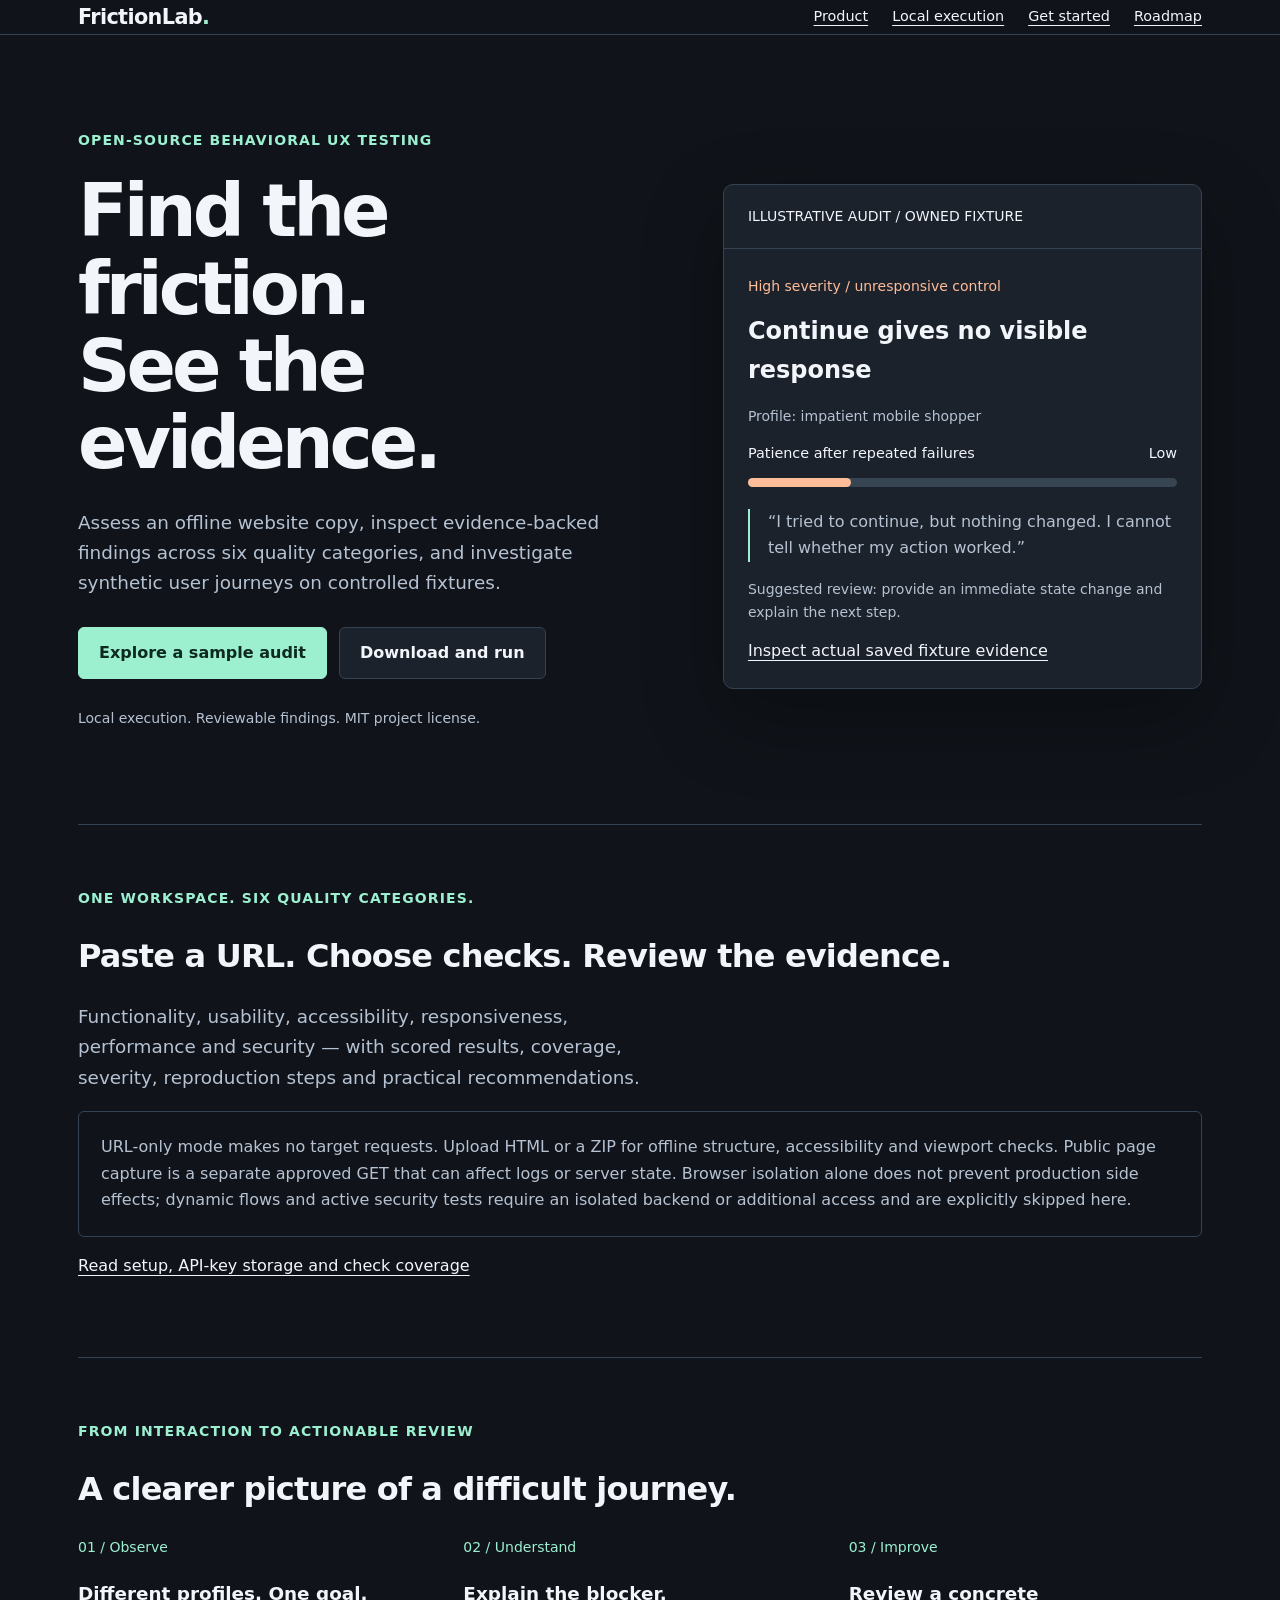
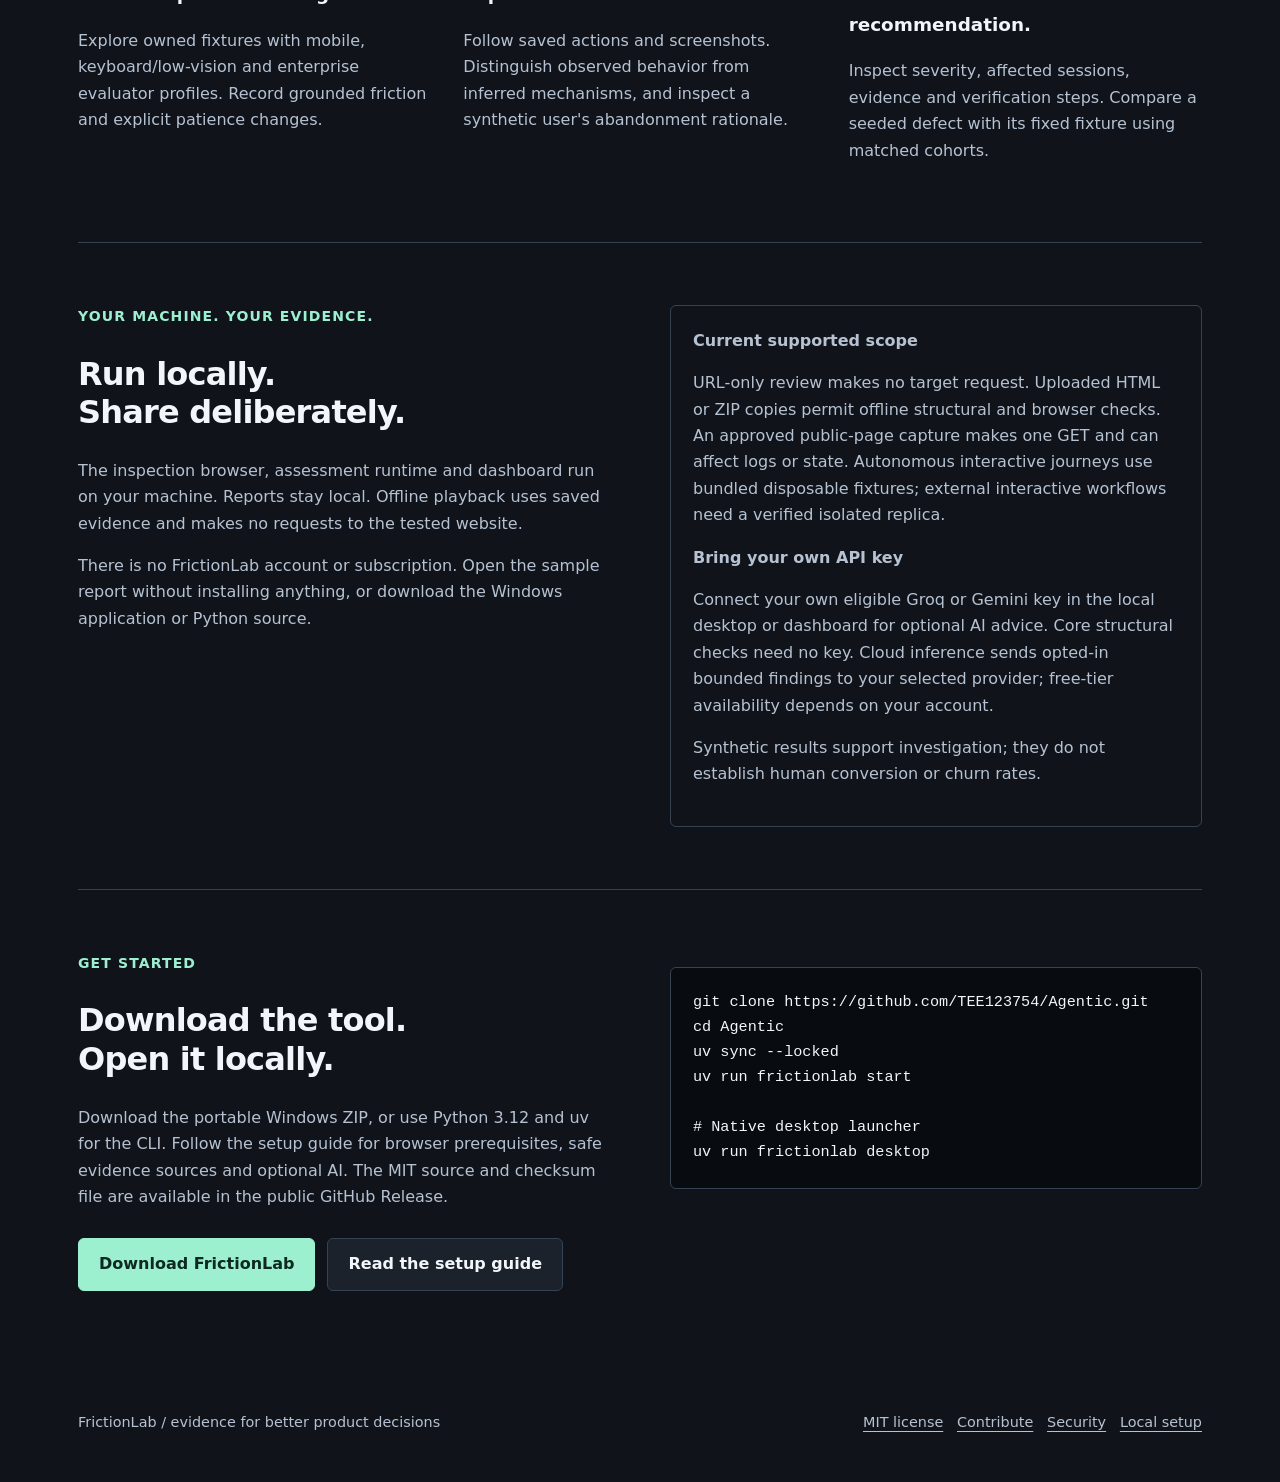
==== commit d01fb7af: "Document public release and refresh landing copy" ====
--- a/site/index.html
+++ b/site/index.html
@@ -3,10 +3,10 @@
 <style>
 :root{color-scheme:dark;--bg:#10141a;--panel:#1b222c;--ink:#f2f5fa;--muted:#b6c2d2;--line:#354252;--accent:#9cf0d0}*{box-sizing:border-box}html{scroll-behavior:smooth}body{margin:0;background:var(--bg);color:var(--ink);font:1rem/1.65 system-ui,sans-serif}a{color:inherit;text-underline-offset:4px}a:focus-visible{outline:3px solid var(--accent);outline-offset:5px}.wrap{max-width:1180px;margin:auto;padding:0 28px}header{border-bottom:1px solid var(--line)}nav{display:flex;align-items:center;justify-content:space-between;gap:24px;flex-wrap:wrap;padding:24px 0}.brand{font-size:1.3rem;font-weight:750;text-decoration:none;letter-spacing:-.03em}.links{display:flex;gap:24px;flex-wrap:wrap;font-size:.9rem}.hero>*,.two>*{min-width:0}.hero{display:grid;grid-template-columns:1.2fr 1fr;gap:70px;padding:94px 0 80px;align-items:center}.eyebrow{font-size:.875rem;font-weight:650;color:var(--accent);letter-spacing:.08em;text-transform:uppercase}h1{font-size:clamp(2.8rem,5.7vw,4.8rem);line-height:1.06;letter-spacing:-.055em;margin:20px 0 26px}h2{font-size:2rem;line-height:1.2;letter-spacing:-.025em}h3{font-size:1.15rem}.lead{font-size:1.15rem;color:var(--muted);max-width:590px}.actions{display:flex;flex-wrap:wrap;gap:12px;margin:28px 0}.button{display:inline-block;padding:12px 20px;border:1px solid var(--line);border-radius:6px;font-weight:650;text-decoration:none;background:var(--panel)}.primary{background:var(--accent);color:#0e2920;border-color:var(--accent)}.caption{font-size:.875rem;color:var(--muted)}.audit{background:var(--panel);border:1px solid var(--line);border-radius:10px;overflow:hidden;box-shadow:0 28px 80px #0005}.audit-head{padding:20px 24px;border-bottom:1px solid var(--line);font-size:.875rem}.audit-body{padding:24px}.tag{color:#ffbc99;font-size:.875rem}.audit h3{font-size:1.5rem;margin:12px 0}.meter{height:9px;background:#374552;border-radius:8px;margin:12px 0 22px}.meter span{display:block;width:24%;height:100%;background:#ffbc99;border-radius:8px}.evidence{border-left:2px solid var(--accent);padding-left:18px;color:var(--muted)}.row{display:flex;justify-content:space-between;gap:16px;font-size:.9rem}.section{border-top:1px solid var(--line);padding:62px 0}.grid{display:grid;grid-template-columns:repeat(3,1fr);gap:32px}.grid p,.two p{color:var(--muted)}.number{font-size:.875rem;color:var(--accent)}.two{display:grid;grid-template-columns:1fr 1fr;gap:60px}.notice{border:1px solid var(--line);padding:22px;border-radius:6px;color:var(--muted)}pre{padding:22px;background:#080c11;border:1px solid var(--line);border-radius:6px;overflow:auto;font-size:.95rem}code{font-family:ui-monospace,monospace}footer{padding:30px 0 48px;color:var(--muted);font-size:.9rem}footer .wrap{display:flex;justify-content:space-between;gap:20px;flex-wrap:wrap}@media(max-width:800px){.hero,.two{grid-template-columns:1fr;gap:34px}.hero{padding:52px 0}.grid{grid-template-columns:1fr;gap:12px}.wrap{padding:0 20px}.links{gap:16px}h1{font-size:3rem}.section{padding:42px 0}}@media(prefers-reduced-motion:reduce){html{scroll-behavior:auto}}
 </style></head><body><header><nav class="wrap" aria-label="Main navigation"><a class="brand" href="#">FrictionLab<span style="color:var(--accent)">.</span></a><div class="links"><a href="#product">Product</a><a href="#local">Local execution</a><a href="#start">Get started</a><a href="../IMPLEMENTATION_PLAN.md">Roadmap</a></div></nav></header>
-<main class="wrap"><section class="hero"><div><div class="eyebrow">Open-source behavioral UX testing</div><h1>Find the friction.<br>See the evidence.</h1><p class="lead">Assess an offline website copy, inspect evidence-backed findings across six quality categories, and investigate synthetic user journeys on controlled fixtures.</p><div class="actions"><a class="button primary" href="../examples/phase9-static/index.html">Explore a sample audit</a><a class="button" href="#start">Download and run</a></div><p class="caption">Local execution. Reviewable findings. MIT project license.</p></div><div class="audit" aria-label="Illustrative synthetic finding"><div class="audit-head">ILLUSTRATIVE AUDIT / OWNED FIXTURE</div><div class="audit-body"><span class="tag">High severity / unresponsive control</span><h3>Continue gives no visible response</h3><p class="caption">Profile: impatient mobile shopper</p><div class="row"><span>Patience after repeated failures</span><span>Low</span></div><div class="meter" aria-hidden="true"><span></span></div><p class="evidence">“I tried to continue, but nothing changed. I cannot tell whether my action worked.”</p><p class="caption">Suggested review: provide an immediate state change and explain the next step.</p><a href="../examples/phase9-static/index.html">Inspect actual saved fixture evidence</a></div></div></section>
+<main class="wrap"><section class="hero"><div><div class="eyebrow">Open-source behavioral UX testing</div><h1>Find the friction.<br>See the evidence.</h1><p class="lead">Assess an offline website copy, inspect evidence-backed findings across six quality categories, and investigate synthetic user journeys on controlled fixtures.</p><div class="actions"><a class="button primary" href="../examples/phase9-static/index.html">Explore a sample audit</a><a class="button" href="https://github.com/TEE123754/Agentic/releases/tag/v0.1.0">Download and run</a></div><p class="caption">Local execution. Reviewable findings. MIT project license.</p></div><div class="audit" aria-label="Illustrative synthetic finding"><div class="audit-head">ILLUSTRATIVE AUDIT / OWNED FIXTURE</div><div class="audit-body"><span class="tag">High severity / unresponsive control</span><h3>Continue gives no visible response</h3><p class="caption">Profile: impatient mobile shopper</p><div class="row"><span>Patience after repeated failures</span><span>Low</span></div><div class="meter" aria-hidden="true"><span></span></div><p class="evidence">“I tried to continue, but nothing changed. I cannot tell whether my action worked.”</p><p class="caption">Suggested review: provide an immediate state change and explain the next step.</p><a href="../examples/phase9-static/index.html">Inspect actual saved fixture evidence</a></div></div></section>
 <section class="section"><div class="eyebrow">One workspace. Six quality categories.</div><h2>Paste a URL. Choose checks. Review the evidence.</h2><p class="lead">Functionality, usability, accessibility, responsiveness, performance and security — with scored results, coverage, severity, reproduction steps and practical recommendations.</p><div class="notice">URL-only mode makes no target requests. Upload HTML or a ZIP for offline structure, accessibility and viewport checks. Public page capture is a separate approved GET that can affect logs or server state. Browser isolation alone does not prevent production side effects; dynamic flows and active security tests require an isolated backend or additional access and are explicitly skipped here.</div><p><a href="../docs/local-assessment.md">Read setup, API-key storage and check coverage</a></p></section><section class="section" id="product"><div class="eyebrow">From interaction to actionable review</div><h2>A clearer picture of a difficult journey.</h2><div class="grid"><article><span class="number">01 / Observe</span><h3>Different profiles. One goal.</h3><p>Explore owned fixtures with mobile, keyboard/low-vision and enterprise evaluator profiles. Record grounded friction and explicit patience changes.</p></article><article><span class="number">02 / Understand</span><h3>Explain the blocker.</h3><p>Follow saved actions and screenshots. Distinguish observed behavior from inferred mechanisms, and inspect a synthetic user's abandonment rationale.</p></article><article><span class="number">03 / Improve</span><h3>Review a concrete recommendation.</h3><p>Inspect severity, affected sessions, evidence and verification steps. Compare a seeded defect with its fixed fixture using matched cohorts.</p></article></div></section>
-<section class="section two" id="local"><div><div class="eyebrow">Your machine. Your evidence.</div><h2>Run locally.<br>Share deliberately.</h2><p>The browser, agent runtime, DuckDB storage and dashboard run on your machine. Reports stay local. Offline playback uses saved evidence and makes no requests to the tested website.</p><p>There is no FrictionLab account or subscription. Open the sample report without installing anything, or download the Python source to run the tool.</p></div><div><div class="notice"><strong>Current supported scope</strong><p>Bundled disposable fixtures only. External deployed products and arbitrary staging URLs remain blocked until replica isolation is proven.</p><strong>Bring your own API key</strong><p>Run the installable CLI with your own Groq or Gemini key, or use a local model without a key. Cloud inference sends bounded sanitized semantic inputs to your provider. Check the installation guide for configuration and verification status.</p><p>Synthetic results support investigation; they do not establish human conversion or churn rates.</p></div></div></section>
-<section class="section" id="start"><div class="two"><div><div class="eyebrow">Get started</div><h2>Download the source.<br>Open the local tool.</h2><p>Use Python 3.12 and uv. Follow the setup guide for your local browser and optional model resources. Public availability depends on repository visibility; development wheel/source archives are available through the Phase 10 build workflow.</p><div class="actions"><a class="button primary" href="https://github.com/TEE123754/Agentic">Get source on GitHub</a><a class="button" href="../docs/phase10-installation.md">Read the setup guide</a></div></div><div><pre><code>git clone https://github.com/TEE123754/Agentic.git
+<section class="section two" id="local"><div><div class="eyebrow">Your machine. Your evidence.</div><h2>Run locally.<br>Share deliberately.</h2><p>The inspection browser, assessment runtime and dashboard run on your machine. Reports stay local. Offline playback uses saved evidence and makes no requests to the tested website.</p><p>There is no FrictionLab account or subscription. Open the sample report without installing anything, or download the Windows application or Python source.</p></div><div><div class="notice"><strong>Current supported scope</strong><p>URL-only review makes no target request. Uploaded HTML or ZIP copies permit offline structural and browser checks. An approved public-page capture makes one GET and can affect logs or state. Autonomous interactive journeys use bundled disposable fixtures; external interactive workflows need a verified isolated replica.</p><strong>Bring your own API key</strong><p>Connect your own eligible Groq or Gemini key in the local desktop or dashboard for optional AI advice. Core structural checks need no key. Cloud inference sends opted-in bounded findings to your selected provider; free-tier availability depends on your account.</p><p>Synthetic results support investigation; they do not establish human conversion or churn rates.</p></div></div></section>
+<section class="section" id="start"><div class="two"><div><div class="eyebrow">Get started</div><h2>Download the tool.<br>Open it locally.</h2><p>Download the portable Windows ZIP, or use Python 3.12 and uv for the CLI. Follow the setup guide for browser prerequisites, safe evidence sources and optional AI. The MIT source and checksum file are available in the public GitHub Release.</p><div class="actions"><a class="button primary" href="https://github.com/TEE123754/Agentic/releases/tag/v0.1.0">Download FrictionLab</a><a class="button" href="../docs/local-assessment.md">Read the setup guide</a></div></div><div><pre><code>git clone https://github.com/TEE123754/Agentic.git
 cd Agentic
 uv sync --locked
 uv run frictionlab start
